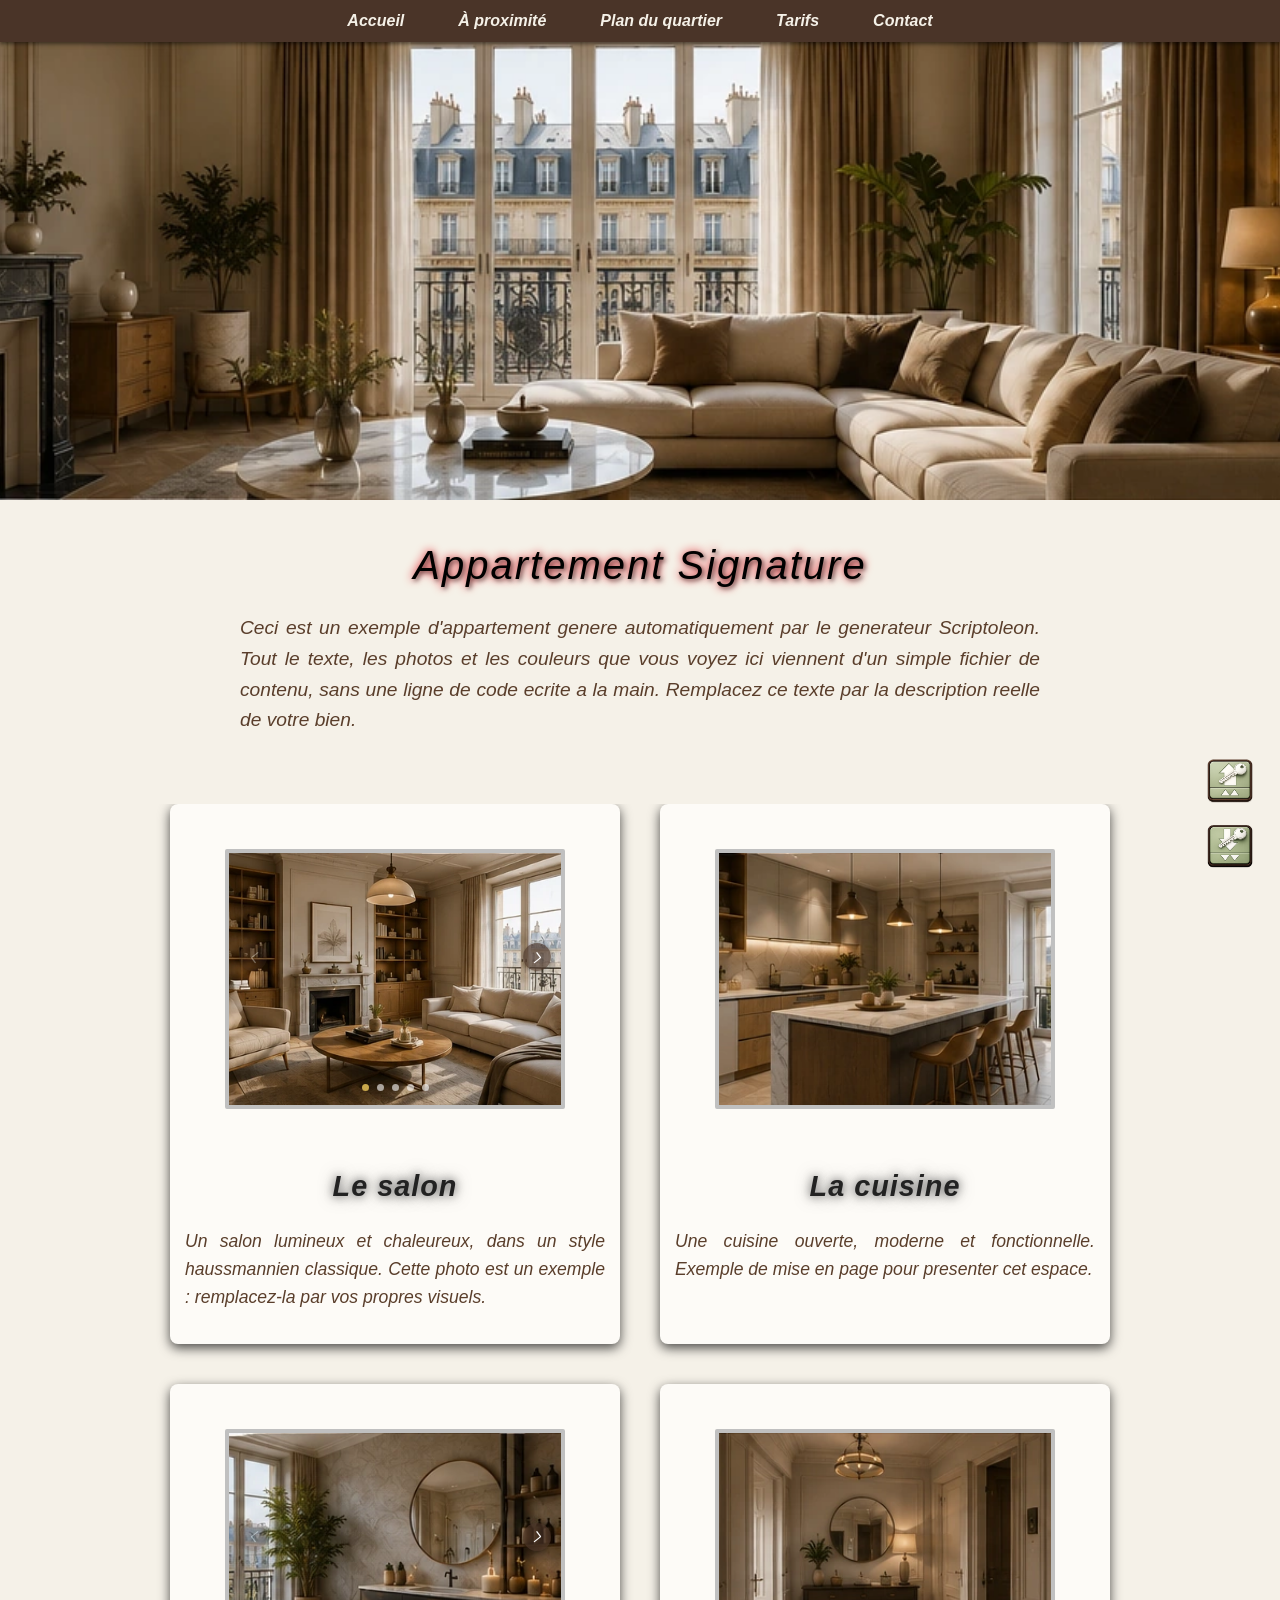
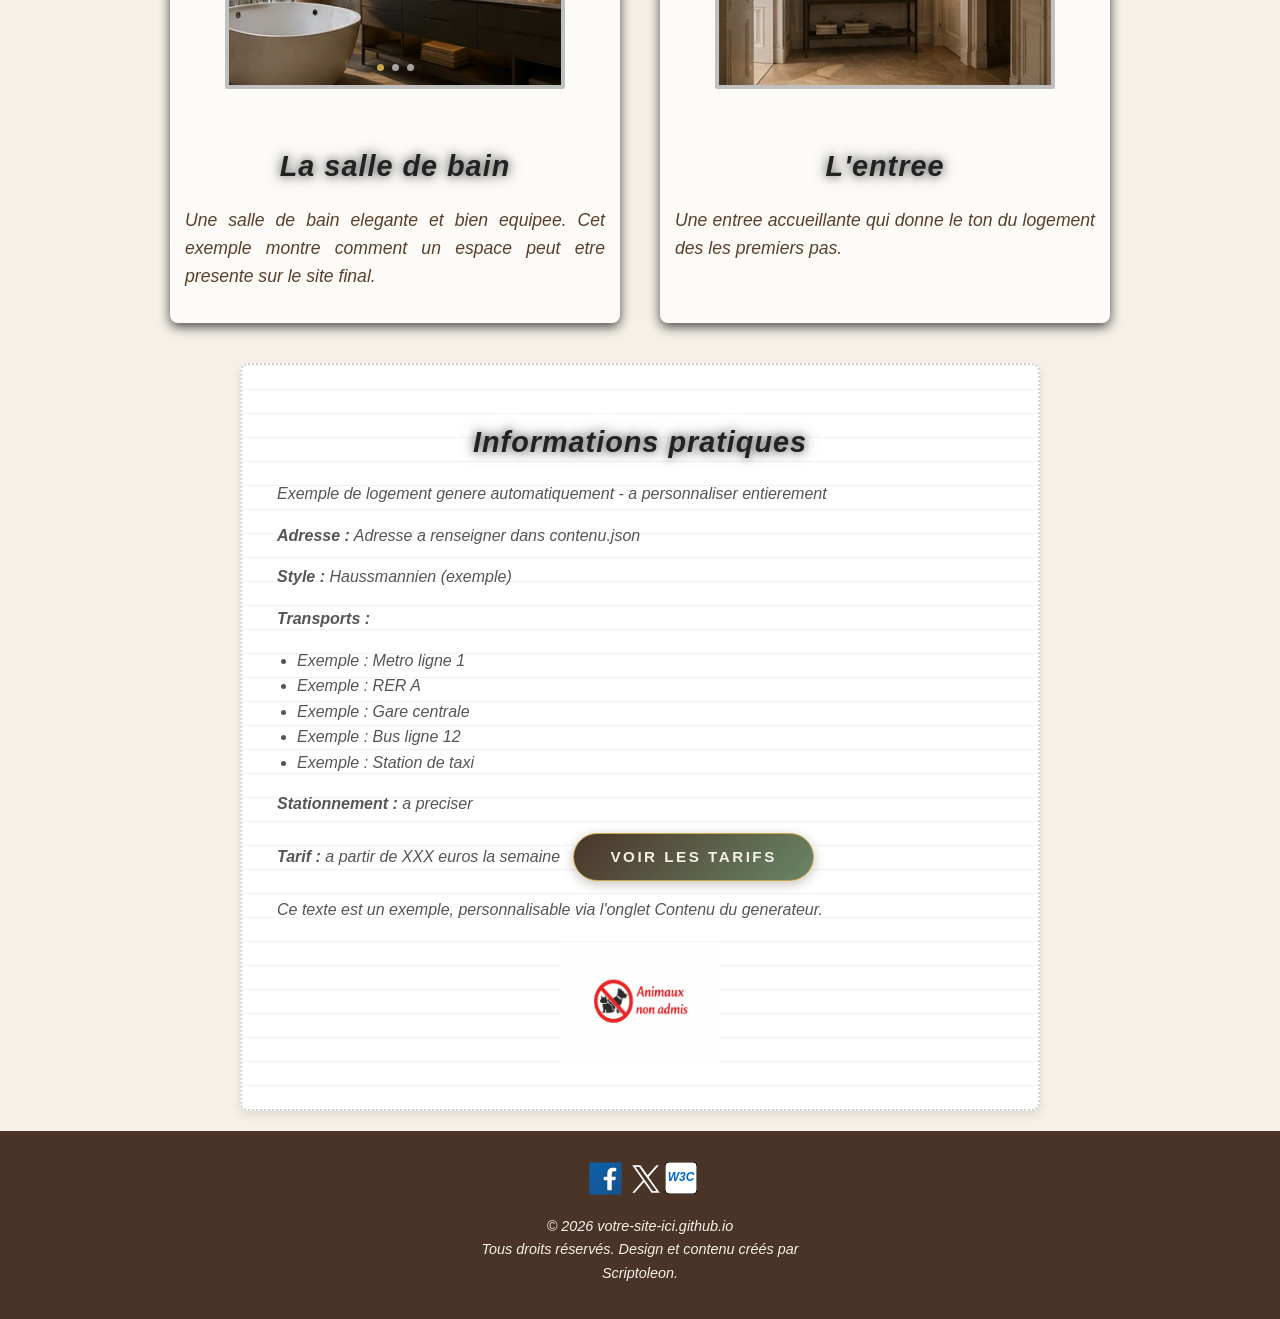
==== index.html @ f09b014e "premier uploaded premier uploaded" ====
<!DOCTYPE html>
<html lang="fr">
<head>
    <meta charset="UTF-8">
    <meta name="viewport" content="width=device-width, initial-scale=1.0">
    <title>Appartement Signature | Un exemple de site cree avec Scriptoleon</title>

    <!-- Métadonnées -->
    <meta name="description" content="Appartement Signature — Ceci est un site de demonstration genere automatiquement par Scriptoleon, a partir d'un simple fichier de contenu.">
    <meta name="keywords" content="location appartement, studio Paris, Scriptoleon, demonstration">
    <meta name="author" content="Appartement Signature">
    <meta name="language" content="fr">
    <meta name="theme-color" content="#4A3428">
    <meta name="robots" content="index, follow">

    <!-- Open Graph / Facebook -->
    <meta property="og:title" content="Appartement Signature — Un exemple de site cree avec Scriptoleon">
    <meta property="og:description" content="Ceci est un site de demonstration genere automatiquement par Scriptoleon, a partir d'un simple fichier de contenu.">
    <meta property="og:type" content="website">
    <meta property="og:url" content="https://votre-site-ici.github.io/index.html">
    <meta property="og:image" content="https://votre-site-ici.github.io/images/og-image.png">
    <meta property="og:image:secure_url" content="https://votre-site-ici.github.io/images/og-image.png">
    <meta property="og:locale" content="fr_FR">

    <!-- Twitter Card -->
    <meta name="twitter:card" content="summary_large_image">
    <meta name="twitter:title" content="Appartement Signature — Un exemple de site cree avec Scriptoleon">
    <meta name="twitter:description" content="Ceci est un site de demonstration genere automatiquement par Scriptoleon, a partir d'un simple fichier de contenu.">
    <meta name="twitter:image" content="https://votre-site-ici.github.io/images/og-image.png">

    <!-- Favicon -->
    <link rel="icon" href="favicon.ico" type="image/x-icon">

    <!-- Feuille de styles -->
    <link rel="stylesheet" href="styles.css?v=131">

    <!-- Swiper CSS -->
    <link rel="stylesheet" href="https://cdn.jsdelivr.net/npm/swiper@9/swiper-bundle.min.css">

    <style>
        /* ============================================================
           MINI CARROUSEL PAR CARTE — styles spécifiques index.html
           ============================================================ */

        /* Chaque carte contient un swiper à la place de l'image fixe */
        .card-swiper {
            width: 100%;
            max-width: 340px;
            border: 4px solid silver;
            border-radius: 2px;
            overflow: hidden;
            position: relative;
            /* Hauteur fixe identique pour toutes les cartes */
            height: 260px;
        }

        /* Les slides du mini swiper */
        .card-swiper .swiper-slide {
            padding: 0;
            background: #e8e0d5;
            border-radius: 0;
            box-shadow: none;
            height: 260px;
            display: flex;
            align-items: stretch;
            justify-content: center;
        }

        /* Image réelle dans le mini swiper */
        .card-swiper .swiper-slide img {
            width: 100%;
            height: 100%;
            object-fit: cover;
            object-position: center;
            background-color: #e8e0d5;
            margin: 0;
            border-radius: 0;
            cursor: zoom-in;
        }

        /* Placeholder quand la photo n'existe pas encore */
        .card-swiper .slide-placeholder {
            width: 100%;
            height: 260px;
            display: flex;
            flex-direction: column;
            align-items: center;
            justify-content: center;
            background: linear-gradient(135deg, #e8e0d5 0%, #d5c9bc 100%);
            color: #8a6a55;
            gap: 0.5rem;
            font-family: 'Merriweather', Georgia, serif;
            font-style: italic;
            font-size: 0.82rem;
            text-align: center;
            padding: 1rem;
            box-sizing: border-box;
        }

        .card-swiper .slide-placeholder svg {
            opacity: 0.35;
            width: 48px;
            height: 48px;
        }

        /* Flèches mini swiper — petites et discrètes */
        .card-swiper .swiper-button-next,
        .card-swiper .swiper-button-prev {
            color: var(--couleur-blanc) !important;
            background: rgba(var(--couleur-principale-rgb), 0.65);
            width: 28px !important;
            height: 28px !important;
            border-radius: 50%;
            box-shadow: 0 1px 4px rgba(0,0,0,0.3);
            top: 50%;
            transform: translateY(-50%);
        }

        .card-swiper .swiper-button-next::after,
        .card-swiper .swiper-button-prev::after {
            font-size: 11px !important;
            font-weight: bold;
        }

        /* Points de pagination mini */
        .card-swiper .swiper-pagination {
            bottom: 6px;
        }

        .card-swiper .swiper-pagination-bullet {
            background: var(--couleur-blanc);
            opacity: 0.6;
            width: 7px;
            height: 7px;
        }

        .card-swiper .swiper-pagination-bullet-active {
            opacity: 1;
            background: var(--couleur-accent);
        }

        /* Responsive mobile — hauteur réduite */
        @media (max-width: 768px) {
            .card-swiper,
            .card-swiper .swiper-slide,
            .card-swiper .swiper-slide img,
            .card-swiper .slide-placeholder {
                height: 200px;
                max-height: 200px;
            }
        }
    </style>
</head>
<body>
    <header>
        <!-- Bandeau fixe en haut -->
        <div class="bandeau">
            <!-- Menu burger -->
            <div class="burger-menu" id="burger" aria-label="Menu" role="button" tabindex="0">
                <div class="bar"></div>
                <div class="bar"></div>
                <div class="bar"></div>
            </div>

            <!-- Menu déroulant -->
            <nav>
                <div class="menu-drawer" id="menuDrawer" aria-hidden="true">
                    <!-- Croix de fermeture -->
                    <div class="close-cross" id="closeCross" aria-label="Fermer le menu" role="button" tabindex="0">
                        <img src="images/croix.png" alt="Fermer" class="croix-image">
                    </div>
                    <!-- Menu principal -->
                    <ul class="menu">
                        <li><a href="index.html">Accueil</a></li>
                        <li>
                              <a href="proximite.html">À proximité</a>
                              <ul class="submenu">
                                     <li><a href="proximite.html?slide=0">Le moulin rouge</a></li>
                                     <li><a href="proximite.html?slide=1">Le palais Garnier</a></li>
                                     <li><a href="proximite.html?slide=2">Eglise de la Ste Trinité</a></li>
                                     <li><a href="proximite.html?slide=3">Musée du parfum Fragonard</a></li>
                                     <li><a href="proximite.html?slide=4">Galerie Lafayette</a></li>
                                     <li><a href="proximite.html?slide=5">La maison Bélanger</a></li>
                                     <li><a href="proximite.html?slide=6">L'hotel Drouot</a></li>
                                     <li><a href="proximite.html?slide=7">Le paradox museum Paris</a></li>
                                     <li><a href="proximite.html?slide=8">Passage couvert de Paris</a></li>
                                     <li><a href="proximite.html?slide=9">Place Edouard VII</a></li>
                                     <li><a href="proximite.html?slide=10">Grand rex</a></li>
                                     <li><a href="proximite.html?slide=11">Montmartre</a></li>
                                     <li><a href="proximite.html?slide=12">Musée Grévin</a></li>
                                </ul>
                        </li>
                        <li><a href="plan_du_quartier.html">Plan du quartier</a></li>
                        <li><a href="tarifs.html">Tarifs</a></li>
                        <li><a href="contact.html">Contact</a></li>
                    </ul>
                </div>
            </nav>
        </div>
    </header>

    <!-- Introduction -->
    <section class="intro">
        <img src="images/bandeau.webp" class="full-screen" alt="Vue de Paris, studio Horizons Paris">
        <h1>Appartement Signature</h1>
        <p>Ceci est un exemple d'appartement genere automatiquement par le generateur Scriptoleon. Tout le texte, les photos et les couleurs que vous voyez ici viennent d'un simple fichier de contenu, sans une ligne de code ecrite a la main. Remplacez ce texte par la description reelle de votre bien.</p>
    </section>

    <!-- Contenu principal -->
    <div class="content">
        <!-- Section cartes -->
        <section class="livres-alignees">

            <!-- ══════════════════════════════
                 CARTE 1 — Le salon
                 ══════════════════════════════ -->
            <div class="card" id="livre1">
                <div class="card-swiper swiper" id="swiper-salon">
                    <div class="swiper-wrapper">

                        <div class="swiper-slide">
                            <img src="images/salon.webp"
                                 alt="Le salon"
                                 class="lb-trigger"
                                 data-src="images/salon.webp"
                                 data-caption="Le salon">
                        </div>

                        <div class="swiper-slide">
                            <img src="images/salon_2.webp"
                                 alt="Le salon"
                                 class="lb-trigger"
                                 data-src="images/salon_2.webp"
                                 data-caption="Le salon">
                        </div>

                        <div class="swiper-slide">
                            <img src="images/salon_3.webp"
                                 alt="Le salon"
                                 class="lb-trigger"
                                 data-src="images/salon_3.webp"
                                 data-caption="Le salon">
                        </div>

                        <div class="swiper-slide">
                            <img src="images/salon_4.webp"
                                 alt="Le salon"
                                 class="lb-trigger"
                                 data-src="images/salon_4.webp"
                                 data-caption="Le salon">
                        </div>

                        <div class="swiper-slide">
                            <img src="images/salon_5.webp"
                                 alt="Le salon"
                                 class="lb-trigger"
                                 data-src="images/salon_5.webp"
                                 data-caption="Le salon">
                        </div>

                    </div>
                    <div class="swiper-button-prev"></div>
                    <div class="swiper-button-next"></div>
                    <div class="swiper-pagination"></div>
                </div>

                <div class="description">
                    <h2>Le salon</h2>
                    <p>Un salon lumineux et chaleureux, dans un style haussmannien classique. Cette photo est un exemple : remplacez-la par vos propres visuels.</p>
                </div>
            </div>

            <!-- ══════════════════════════════
                 CARTE 2 — Le coin cuisine
                 ══════════════════════════════ -->
            <div class="card" id="livre2">
                <div class="card-swiper swiper" id="swiper-cuisine">
                    <div class="swiper-wrapper">

                        <div class="swiper-slide">
                            <img src="images/coin_cuisine.webp"
                                 alt="Le coin cuisine"
                                 class="lb-trigger"
                                 data-src="images/coin_cuisine.webp"
                                 data-caption="Le coin cuisine">
                        </div>

                    </div>
                </div>

                <div class="description">
                    <h2>La cuisine</h2>
                    <p>Une cuisine ouverte, moderne et fonctionnelle. Exemple de mise en page pour presenter cet espace.</p>
                </div>
            </div>

            <!-- ══════════════════════════════
                 CARTE 3 — La salle de bain
                 ══════════════════════════════ -->
            <div class="card" id="livre3">
                <div class="card-swiper swiper" id="swiper-sdb">
                    <div class="swiper-wrapper">

                        <div class="swiper-slide">
                            <img src="images/sdb.webp"
                                 alt="La salle de bain"
                                 class="lb-trigger"
                                 data-src="images/sdb.webp"
                                 data-caption="La salle de bain">
                        </div>

                        <div class="swiper-slide">
                            <img src="images/sdb_2.webp"
                                 alt="La salle de bain"
                                 class="lb-trigger"
                                 data-src="images/sdb_2.webp"
                                 data-caption="La salle de bain">
                        </div>

                        <div class="swiper-slide">
                            <img src="images/sdb_3.webp"
                                 alt="La salle de bain"
                                 class="lb-trigger"
                                 data-src="images/sdb_3.webp"
                                 data-caption="La salle de bain">
                        </div>

                    </div>
                    <div class="swiper-button-prev"></div>
                    <div class="swiper-button-next"></div>
                    <div class="swiper-pagination"></div>
                </div>

                <div class="description">
                    <h2>La salle de bain</h2>
                    <p>Une salle de bain elegante et bien equipee. Cet exemple montre comment un espace peut etre presente sur le site final.</p>
                </div>
            </div>

            <!-- ══════════════════════════════
                 CARTE 4 — L'entrée
                 ══════════════════════════════ -->
            <div class="card" id="livre4">
                <div class="card-swiper swiper" id="swiper-entree">
                    <div class="swiper-wrapper">

                        <div class="swiper-slide">
                            <img src="images/entree.webp"
                                 alt="L'entrée"
                                 class="lb-trigger"
                                 data-src="images/entree.webp"
                                 data-caption="L'entrée">
                        </div>

                    </div>
                </div>

                <div class="description">
                    <h2>L'entree</h2>
                    <p>Une entree accueillante qui donne le ton du logement des les premiers pas.</p>
                </div>
            </div>

        </section>

        <!-- Carte : informations du studio -->
        <div class="info-card">
            <h2>Informations pratiques</h2>
            <p>Exemple de logement genere automatiquement - a personnaliser entierement</p>
            <p><strong>Adresse :</strong> Adresse a renseigner dans contenu.json</p>
            <p><strong>Style :</strong> Haussmannien (exemple)</p>
            <p><strong>Transports :</strong></p>
            <ul>
                <li>Exemple : Metro ligne 1</li>
                <li>Exemple : RER A</li>
                <li>Exemple : Gare centrale</li>
                <li>Exemple : Bus ligne 12</li>
                <li>Exemple : Station de taxi</li>
            </ul>
            <p><strong>Stationnement :</strong> a preciser</p>
            <p><strong>Tarif :</strong> a partir de XXX euros la semaine &nbsp;&nbsp;<a href="tarifs.html" class="btn-reserver">Voir les tarifs</a></p>
			<p>Ce texte est un exemple, personnalisable via l'onglet Contenu du generateur.</p>

            <!-- Animaux non admis -->
            <p class="no-pets">
                <img src="images/animaux.webp" alt="Animaux non admis">
            </p>
        </div>

        <!-- Boutons défilement -->
        <div id="scrollButtons">
            <button id="scrollTop" class="scroll-btn">
                <img src="images/haut.png" alt="Haut">
            </button>
            <button id="scrollBottom" class="scroll-btn">
                <img src="images/bas.png" alt="Bas">
            </button>
        </div>
    </div>

    <!-- Pied de page -->
    <footer id="footer">
        <div class="social-buttons">
            <!-- Facebook -->
            <a class="social-btn facebook" href="https://www.facebook.com/sharer/sharer.php?u=https%3A%2F%2Fvotre-site-ici.github.io%2F" target="_blank" rel="noopener noreferrer" aria-label="Partager sur Facebook">
                <svg xmlns="http://www.w3.org/2000/svg" width="43" height="43" viewBox="0 0 48 48" aria-hidden="true">
                    <linearGradient id="grad" x1="6.228" x2="42.077" y1="4.896" y2="43.432" gradientUnits="userSpaceOnUse">
                        <stop offset="0" stop-color="#0d61a9"></stop>
                        <stop offset="1" stop-color="#16528c"></stop>
                    </linearGradient>
                    <path fill="url(#grad)" d="M42,40c0,1.105-0.895,2-2,2H8c-1.105,0-2-0.895-2-2V8c0-1.105,0.895-2,2-2h32c1.105,0,2,0.895,2,2V40z"></path>
                    <path d="M25,38V27h-4v-6h4v-2.138c0-5.042,2.666-7.818,7.505-7.818c1.995,0,3.077,0.14,3.598,0.208l0.858,0.111L37,12.224L37,17h-3.635C32.237,17,32,18.378,32,19.535V21h4.723l-0.928,6H32v11H25z" opacity=".05"></path>
                    <path d="M25.5,37.5v-11h-4v-5h4v-2.638c0-4.788,2.422-7.318,7.005-7.318c1.971,0,3.03,0.138,3.54,0.204l0.436,0.057l0.02,0.442V16.5h-3.135c-1.623,0-1.865,1.901-1.865,3.035V21.5h4.64l-0.773,5H31.5v11H25.5z" opacity=".07"></path>
                    <path fill="var(--couleur-blanc)" d="M33.365,16H36v-3.754c-0.492-0.064-1.531-0.203-3.495-0.203c-4.101,0-6.505,2.08-6.505,6.819V22h-4v4h4v11h5V26h3.938l0.618-4H31v-2.465C31,17.661,31.612,16,33.365,16z"></path>
                </svg>
            </a>
            <!-- X-Twitter -->
            <a class="social-btn x" href="https://twitter.com/intent/tweet?text=Decouvrez%20ce%20site%20cree%20automatiquement%20avec%20Scriptoleon" target="_blank" rel="noopener noreferrer" aria-label="Partager sur Twitter">
                <svg xmlns="http://www.w3.org/2000/svg" width="30" height="30" viewBox="0 0 24 24" fill="var(--couleur-blanc)">
                    <path d="M14.095479,10.316482L22.286354,1h-1.940718l-7.115352,8.087682L7.551414,1H1l8.589488,12.231093L1,23h1.940717l7.509372-8.542861L16.448587,23H23L14.095479,10.316482z M11.436522,13.338465l-0.871624-1.218704l-6.924311-9.68815h2.981339l5.58978,7.82155l0.867949,1.218704l7.26506,10.166271h-2.981339L11.436522,13.338465z"/>
                </svg>
            </a>
            <!-- W3C -->
            <a class="social-btn validation" href="https://validator.w3.org/nu/?doc=https%3A%2F%2Fvotre-site-ici.github.io%2F" target="_blank" rel="noopener noreferrer" aria-label="Valider le site W3C">
                <svg xmlns="http://www.w3.org/2000/svg" viewBox="0 0 64 64" width="32" height="32">
                    <rect width="64" height="64" fill="var(--couleur-blanc)" rx="8" ry="8" stroke="#000" stroke-width="2"/>
                    <text x="50%" y="50%" font-family="Arial, sans-serif" font-size="24" fill="#0066CC" dominant-baseline="middle" text-anchor="middle" font-weight="bold">W3C</text>
                </svg>
            </a>
        </div>
        <p>
            &copy; 2026 votre-site-ici.github.io<br>
            Tous droits réservés. Design et contenu créés par<br>
            <i>Scriptoleon.</i>
        </p>
    </footer>

    <!-- Scripts défilement -->
    <script>
        document.getElementById('scrollTop').addEventListener('click', () => {
            window.scrollTo({ top: 0, behavior: 'auto' });
        });
        document.getElementById('scrollBottom').addEventListener('click', () => {
            window.scrollTo({ top: document.body.scrollHeight, behavior: 'auto' });
        });
    </script>

    <!-- Scripts menu burger -->
    <script>
        document.addEventListener('DOMContentLoaded', () => {
            const burger = document.getElementById('burger');
            const menuDrawer = document.getElementById('menuDrawer');
            const closeCross = document.getElementById('closeCross');

            burger.addEventListener('click', () => {
                const isActive = menuDrawer.classList.toggle('active');
                menuDrawer.setAttribute('aria-hidden', String(!isActive));
            });

            closeCross.addEventListener('click', () => {
                closeCross.classList.add('rotating');
                closeCross.addEventListener('animationend', () => {
                    closeCross.classList.remove('rotating');
                    menuDrawer.classList.remove('active');
                    menuDrawer.setAttribute('aria-hidden', 'true');
                }, { once: true });
            });

            document.addEventListener('click', (e) => {
                if (!menuDrawer.contains(e.target) && !burger.contains(e.target)) {
                    menuDrawer.classList.remove('active');
                    menuDrawer.setAttribute('aria-hidden', 'true');
                }
            });
        });
    </script>

    <!-- Swiper JS -->
    <script src="https://cdn.jsdelivr.net/npm/swiper@9/swiper-bundle.min.js"></script>

    <!-- Initialisation des mini swipers — ciblage individuel pour éviter les conflits -->
    <script>
        document.addEventListener('DOMContentLoaded', () => {

            function initSwiper(id) {
                const el = document.querySelector(id);
                if (!el) return;
                new Swiper(id, {
                    loop: false,
                    navigation: {
                        nextEl: el.querySelector('.swiper-button-next'),
                        prevEl: el.querySelector('.swiper-button-prev'),
                    },
                    pagination: {
                        el: el.querySelector('.swiper-pagination'),
                        clickable: true,
                    },
                    spaceBetween: 0,
                });
            }

            initSwiper('#swiper-salon');
            initSwiper('#swiper-cuisine');
            initSwiper('#swiper-sdb');
            initSwiper('#swiper-entree');
        });
    </script>

    <!-- ══════════════════════════════════════════════
         LIGHTBOX
         ══════════════════════════════════════════════ -->
    <div id="lightbox" role="dialog" aria-modal="true" aria-label="Photo agrandie">
        <button id="lb-close" aria-label="Fermer">&#x2715;</button>
        <button class="lb-nav" id="lb-prev" aria-label="Photo précédente">&#8249;</button>
        <img id="lb-img" src="images/bandeau.webp" alt="Photo agrandie du studio">
        <button class="lb-nav" id="lb-next" aria-label="Photo suivante">&#8250;</button>
        <div id="lb-caption"></div>
    </div>

    <script>
    (function () {
        const lb        = document.getElementById('lightbox');
        const lbImg     = document.getElementById('lb-img');
        const lbCaption = document.getElementById('lb-caption');
        const lbClose   = document.getElementById('lb-close');
        const lbPrev    = document.getElementById('lb-prev');
        const lbNext    = document.getElementById('lb-next');

        let triggers = [];
        let current  = 0;

        function open(index) {
            current = index;
            const t = triggers[current];
            lbImg.src             = t.dataset.src || t.src;
            lbImg.alt             = t.alt || '';
            lbCaption.textContent = t.dataset.caption || '';
            lb.classList.add('lb-open');
            document.body.style.overflow = 'hidden';
            lbClose.focus();
        }

        function close() {
            lb.classList.remove('lb-open');
            document.body.style.overflow = '';
            lbImg.src = '';
        }

        function prev() { open((current - 1 + triggers.length) % triggers.length); }
        function next() { open((current + 1) % triggers.length); }

        document.addEventListener('click', (e) => {
            const el = e.target.closest('.lb-trigger');
            if (!el) return;
            const card = el.closest('.card');
            triggers = card
                ? Array.from(card.querySelectorAll('.lb-trigger'))
                : Array.from(document.querySelectorAll('.lb-trigger'));
            open(triggers.indexOf(el));
        });

        lbClose.addEventListener('click', close);
        lb.addEventListener('click', (e) => { if (e.target === lb) close(); });
        lbPrev.addEventListener('click', (e) => { e.stopPropagation(); prev(); });
        lbNext.addEventListener('click', (e) => { e.stopPropagation(); next(); });

        document.addEventListener('keydown', (e) => {
            if (!lb.classList.contains('lb-open')) return;
            if (e.key === 'Escape')    close();
            if (e.key === 'ArrowLeft') prev();
            if (e.key === 'ArrowRight') next();
        });

        let touchStartX = 0;
        lb.addEventListener('touchstart', (e) => { touchStartX = e.touches[0].clientX; }, { passive: true });
        lb.addEventListener('touchend', (e) => {
            const delta = e.changedTouches[0].clientX - touchStartX;
            if (Math.abs(delta) > 50) delta < 0 ? next() : prev();
        });
    })();
    </script>

    <!-- Script submenu tactile mobile -->
    <script>
        document.addEventListener("DOMContentLoaded", () => {
            const items = document.querySelectorAll("ul.menu > li");
            items.forEach(li => {
                const submenu = li.querySelector("ul.submenu");
                const link = li.querySelector(":scope > a");
                if (!submenu || !link) return;

                link.addEventListener("click", (e) => {
                    if (window.matchMedia("(hover: hover)").matches) return;
                    if (!li.classList.contains("submenu-open")) {
                        e.preventDefault();
                        document.querySelectorAll("ul.menu > li.submenu-open").forEach(el => {
                            if (el !== li) el.classList.remove("submenu-open");
                        });
                        li.classList.add("submenu-open");
                    }
                });

                document.addEventListener("click", (e) => {
                    if (!li.contains(e.target)) {
                        li.classList.remove("submenu-open");
                    }
                });
            });
        });
    </script>

</body>
</html>
---- styles.css ----
/* ============================================================
   HORIZONS PARIS — Feuille de styles principale
   Auteur : Scriptoleon
   ============================================================ */


/* ============================================================
   VARIABLES DE COULEURS — palette du site
   ============================================================
   Le générateur Scriptoleon changera uniquement ces valeurs
   pour appliquer une nouvelle palette à tout le site.
   ============================================================ */
:root {
    --couleur-principale: #4A3428;
    --couleur-principale-rgb: 74, 52, 40;
    --couleur-texte: #5A3E2B;
    --couleur-fond: #F5F1E8;
    --couleur-fond-clair: #FDFBF7;
    --couleur-accent: #C9A84C;
    --couleur-alerte: #E50914;
    --couleur-blanc: #ffffff;
}


/* ============================================================
   POLICES PERSONNALISÉES
   ============================================================ */

/* Police principale du site (choisie par la cliente) */
@font-face {
    font-family: 'Merriweather';
    src: url('fonts/Merriweather-VariableFont_opsz,wdth,wght.ttf') format('truetype');
    font-weight: 300 800;
    font-style: normal;
}

@font-face {
    font-family: 'Merriweather';
    src: url('fonts/Merriweather-Italic-VariableFont_opsz,wdth,wght.ttf') format('truetype');
    font-weight: 300 800;
    font-style: italic;
}

/* Police scripte utilisée sur la page Contact */
@font-face {
    font-family: 'FairWaterScript';
    src: url('fonts/FairWaterScript.ttf') format('truetype');
    font-weight: normal;
    font-style: normal;
}


/* ============================================================
   RESET & BASE
   ============================================================ */

/* Empêche le scroll horizontal sur tout le document */
html {
    overflow-x: hidden;
    max-width: 100%;
}

/* Applique box-sizing à tous les éléments :
   padding et border sont inclus dans la largeur déclarée */
* {
    box-sizing: border-box;
}

/* Structure générale de la page */
body {
    position: relative;           /* Référence de positionnement pour les enfants absolus */
    z-index: auto;                /* Z-index géré automatiquement */
    font-family: 'Merriweather', 'Helvetica Neue', Helvetica, Arial, sans-serif !important;
    font-weight: 300 !important;  /* Variante light de Merriweather */
    font-style: italic !important;
    background-color: var(--couleur-fond);    /* Beige très clair */
    color: var(--couleur-texte);               /* Brun — couleur de texte par défaut */
    line-height: 1.6;             /* Hauteur de ligne pour confort de lecture */
    margin: 0;
    padding: 0;
    display: flex;                /* Flexbox colonne pour coller le footer en bas */
    flex-direction: column;
    min-height: 100vh;            /* Au moins toute la hauteur de l'écran */
    overflow-x: hidden;           /* Empêche le débordement horizontal */
    max-width: 100%;
    width: 100%;
}

/* Liens globaux sans soulignement */
a {
    text-decoration: none;
    color: #4B3832; /* Marron foncé */
}


/* ============================================================
   EN-TÊTE (HEADER) & NAVIGATION
   ============================================================ */

/* Bandeau fixe en haut — reste visible au scroll */
header {
    position: fixed;
    top: 0;
    width: 100%;
    background-color: var(--couleur-principale);    /* Chocolat foncé */
    box-shadow: 0 2px 4px rgba(0,0,0,0.5); /* Ombre portée pour le relief */
    z-index: 1000;                /* Au-dessus du contenu principal */
    padding: 0.5rem 1rem;
    display: flex;
    align-items: center;          /* Centrage vertical du contenu */
    transition: background-color 0.5s ease, box-shadow 0.5s ease;
}

/* Conteneur de navigation */
nav {
    display: flex;
    justify-content: center;
    align-items: center;
    width: 100%;
}

/* Liste du menu principal (ul) */
ul.menu {
    list-style: none;
    display: flex;                /* Éléments en ligne */
    margin: 0;
    padding: 0;
    transition: all 0.3s ease;
}

/* Chaque item du menu (li) */
ul.menu li {
    position: relative;           /* Permet le positionnement absolu du sous-menu enfant */
    margin: 0 15px;
    transition: transform 0.3s ease, background-color 0.3s ease;
}

/* Liens du menu */
ul.menu li a {
    text-decoration: none;
    color: var(--couleur-fond);               /* Beige clair sur fond chocolat */
    font-weight: bold;
    padding: 8px 12px;
    transition: background 0.3s, color 0.3s, transform 0.3s;
}

/* Survol des liens du menu */
ul.menu li a:hover {
    background-color: rgba(90, 120, 85, 0.6); /* Vert sauge */
    border-radius: 4px;
    color: var(--couleur-blanc);
    transform: scale(1.05);       /* Légère mise à l'échelle */
}

/* Menu drawer — z-index élevé pour passer au-dessus de tout */
.menu-drawer {
    z-index: 2000 !important;
}

/* Sous-menu déroulant — caché par défaut */
ul.menu li ul.submenu {
    display: none;
    position: absolute;           /* Se positionne par rapport au li parent */
    top: 30px;                    /* Juste en dessous du lien parent */
    left: 0;
    background-color: var(--couleur-principale);    /* Même couleur que le header */
    box-shadow: 0 2px 8px rgba(0,0,0,0.5);
    list-style: none;
    padding: 0;
    margin: 0;
    width: 140px;                 /* Largeur initiale avant animation */
    border-radius: 4px;
    z-index: 2001 !important;     /* Au-dessus du menu principal */
    transition: width 0.3s ease, opacity 0.3s ease;
    opacity: 0;                   /* Invisible au départ */
    transform: translateY(-10px); /* Légèrement décalé vers le haut au départ */
}

/* Affichage animé du sous-menu au survol */
ul.menu li:hover ul.submenu {
    display: block;
    width: 200px;                 /* S'agrandit à l'ouverture */
    opacity: 1;
    transform: translateY(0);     /* Glisse vers sa position finale */
    transition: width 0.3s ease, opacity 0.3s ease, transform 0.3s ease;
}

/* Items du sous-menu */
ul.submenu li {
    width: 100%;
    transition: background-color 0.3s ease;
}

/* Liens dans le sous-menu */
ul.submenu li a {
    padding: 4px 8px;
    max-width: 180px;
    display: inline-block;
    color: var(--couleur-blanc);
    transition: background-color 0.3s ease, transform 0.3s ease;
}

/* Survol des liens du sous-menu */
ul.submenu li a:hover {
    background-color: rgba(90, 120, 85, 0.6); /* Vert sauge */
    color: var(--couleur-blanc);
    transform: translateX(5px);   /* Glisse légèrement vers la droite */
}

/* Bouton burger — masqué sur desktop, affiché sur mobile */
.burger-menu {
    width: 30px;
    height: 25px;
    cursor: pointer;
    display: none;                /* Caché par défaut sur desktop */
    flex-direction: column;
    justify-content: space-between;
    z-index: 1001;
    transition: all 0.3s ease;
}

/* Les trois barres du burger */
.burger-menu .bar {
    height: 3px;
    background-color: var(--couleur-blanc);
    border-radius: 2px;
    width: 100%;
    transition: all 0.3s ease;
}

/* Croix de fermeture du menu mobile */
.close-cross {
    position: absolute;
    top: 10px;
    right: 30px;
    cursor: pointer;
    width: 20px;
    height: 20px;
    display: flex;
    justify-content: center;
    align-items: center;
    z-index: 1003;
    transition: transform 0.3s ease;
}

/* Animation de rotation au clic sur la croix */
.close-cross.rotating {
    animation: rotateFast 0.5s linear forwards;
}

@keyframes rotateFast {
    from { transform: rotate(0deg); }
    to   { transform: rotate(360deg); }
}

/* Image de la croix */
.croix-image {
    width: 100%;
    height: auto;
    filter: brightness(1.2); /* Légèrement éclaircie pour la lisibilité */
}


/* ============================================================
   TITRES
   ============================================================ */

/* H1 — Grand titre de page, style rouge impactant */
h1 {
    font-family: 'Merriweather', cursive, Arial, sans-serif;
    font-size: 4em;
    color: var(--couleur-alerte);               /* Rouge vif */
    font-weight: 300;
    font-style: italic;
    letter-spacing: 2px;
    text-shadow:
        2px 2px 4px rgba(0, 0, 0, 0.5),
        0 0 10px var(--couleur-alerte);         /* Halo rouge */
    margin-bottom: 30px;
    text-align: center;
    transition: all 0.4s ease;
}

/* H1 au survol — halo plus prononcé */
h1:hover {
    text-shadow:
        4px 4px 8px rgba(0, 0, 0, 0.7),
        0 0 15px var(--couleur-alerte);
    transform: scale(1.05);
}

/* H2 — Sous-titre de section, style Merriweather */
h2 {
    font-family: 'Merriweather', cursive, Arial, sans-serif;
    font-size: 1.8em;
    color: #222222;
    text-shadow:
        0 0 8px rgba(85, 85, 85, 0.8),
        0 0 15px rgba(85, 85, 85, 0.6); /* Halo gris doux */
    margin-bottom: 15px;
    letter-spacing: 1px;
    text-align: center;
    transition: color 0.3s ease, text-shadow 0.3s ease;
}

/* H3 — Titre secondaire, police scripte FairWaterScript */
h3 {
    font-family: 'FairWaterScript', cursive, Arial, sans-serif;
    font-size: 1.8em;
    color: #222222;
    text-shadow:
        0 0 8px rgba(85, 85, 85, 0.8),
        0 0 15px rgba(85, 85, 85, 0.6);
    margin-bottom: 15px;
    letter-spacing: 1px;
    text-align: center;
    transition: color 0.3s ease, text-shadow 0.3s ease;
}

/* H4 — Titre tertiaire, même style que h3 mais plus petit */
h4 {
    font-family: 'Merriweather', cursive, Arial, sans-serif;
    font-size: 1.2em;
    color: #222222;
    text-shadow:
        0 0 8px rgba(85, 85, 85, 0.8),
        0 0 15px rgba(85, 85, 85, 0.6);
    margin-bottom: 15px;
    letter-spacing: 1px;
    transition: color 0.3s ease, text-shadow 0.3s ease;
}


/* ============================================================
   MISE EN PAGE PRINCIPALE
   ============================================================ */

/* Zone de contenu principal sous le header fixe */
.content {
    margin: 0 auto;
    margin-top: 60px;             /* Compense la hauteur du header fixe */
    flex: 1;                      /* Occupe tout l'espace restant avant le footer */
    display: flex;
    flex-direction: column;
    overflow-x: hidden;
    max-width: 100%;
    width: 100%;
    box-sizing: border-box;
}

/* Section d'introduction en haut de page */
.intro {
    width: 100%;
    box-sizing: border-box;
    margin-bottom: 0rem;
    padding-top: 0;               /* L'image commence directement sous le header */
    margin-top: 60px;             /* Compense la hauteur du header fixe */
}

/* H1 dans la section intro — taille réduite par rapport au h1 global */
.intro h1 {
    font-size: 2.5rem;
    margin-bottom: 1rem;
    color: black;
    text-align: center;
}

/* H3 et H4 dans intro — centrés */
.intro h3,
.intro h4 {
    text-align: center;
}

/* Paragraphe intro — largeur limitée pour confort de lecture */
.intro p {
    font-size: 1.2rem;
    max-width: 800px;
    margin: 0 auto 0.5rem;        /* Centré horizontalement, espace en bas */
    color: var(--couleur-texte);
    text-align: justify;
}

/* Image bandeau plein écran */
.full-screen {
    width: 100%;
    max-width: 100%;
    height: auto;
    max-height: 70vh;             /* Limitée à 70% de la hauteur écran par défaut */
    object-fit: cover;            /* Recadre l'image sans la déformer */
    object-position: center 35%; /* Cadrage vertical centré légèrement vers le haut */
    display: block;
    margin: 0;
}

/* Pied de page */
footer {
    width: 100%;
    background-color: var(--couleur-principale);    /* Chocolat foncé */
    padding: 20px 0;
    margin-top: auto;             /* Colle le footer en bas grâce au flex du body */
    text-align: center;
    font-size: 0.9rem;
    color: var(--couleur-fond);               /* Texte beige clair */
}


/* ============================================================
   CARTES (.card)
   ============================================================ */

/* Carte générique — conteneur d'image + texte */
.card {
    background-color: var(--couleur-fond-clair);    /* Crème très léger */
    border-radius: 8px;
    box-shadow: 0 4px 12px rgba(0,0,0,0.7); /* Ombre marquée pour le relief */
    display: flex;
    flex-direction: column;
    align-items: center;
    padding: 15px;
    transition: transform 0.3s, box-shadow 0.3s, background-color 0.3s;
    max-width: 450px;
    width: 100%;
    box-sizing: border-box;
    margin-bottom: 20px;
    margin-left: 0;
    margin-right: 0;
}

/* Carte au survol — légère remontée */
.card:hover {
    transform: translateY(-4px);
    box-shadow: 0 8px 20px rgba(var(--couleur-principale-rgb), 0.15);
    background-color: var(--couleur-blanc);
}

/* Image dans la carte (classe .cover) */
.cover {
    width: 100%;
    height: auto;
    border-radius: 4px;
    margin-bottom: 15px;
    box-shadow: 0 2px 6px rgba(0,0,0,0.5);
}

/* Bloc texte de la carte */
.description {
    text-align: justify;
}

/* Titre h3 dans le bloc description */
.description h3 {
    font-family: 'Anton', sans-serif; /* Police différente pour les titres des cartes */
    font-size: 1.4rem;
    margin-bottom: 1rem;
    color: var(--couleur-principale);
    text-align: center;
    text-shadow:
        2px 2px 3px rgba(var(--couleur-principale-rgb), 0.3), /* Ombre douce chocolat */
        0 0 8px rgba(110, 127, 106, 0.4);   /* Halo vert subtil */
    letter-spacing: 4px;
    font-weight: bold;
}

/* Paragraphe dans le bloc description */
.description p {
    font-size: 1.1rem;
    color: var(--couleur-texte);
}

/* Image avec bordure argentée (photos du studio) */
.image-argentee {
    border: 4px solid silver;
    width: 100%;
    max-width: 340px;
    height: 340px;        /* Remplace height: auto */
    object-fit: cover;    /* Ajout pour ne pas déformer */
    object-position: center;
    cursor: zoom-in;
}

/* Grille de cartes sur 2 colonnes */
.livres-alignees {
    display: grid;
    grid-template-columns: repeat(2, 1fr);
    gap: 20px;
    justify-items: center;
    margin: 0 auto;
    max-width: 1200px;
}


/* ============================================================
   CARTE INFORMATIONS PRATIQUES (.info-card)
   ============================================================ */

/* Bloc style bloc-note avec lignes horizontales en fond */
.info-card {
    width: 90%;
    max-width: 800px;
    margin: 20px auto;
    padding: 30px 35px;
    background-color: var(--couleur-blanc);
    border-radius: 8px;
    border-left: 6px solid #ff6347;   /* Bordure gauche orange */
    border: 2px dotted #d3d3d3;       /* Contour pointillé */
    box-shadow: 0 4px 10px rgba(0,0,0,0.1);
    background-image: linear-gradient(to bottom, rgba(0,0,0,0.05) 1px, transparent 1px);
    background-size: 100% 24px;       /* Lignes horizontales espacées de 24px */
    line-height: 1.6;
}

.info-card h3 {
    text-align: center;
    margin-top: 0;
    color: #333;
}

.info-card p,
.info-card li {
    color: #555;
}

.info-card ul {
    padding-left: 20px;
    margin-top: 0;
}

/* Conteneur du bouton réserver */
.tarif-reserver {
    text-align: center;
    margin: 18px 0 10px;
}

/* Bouton Réserver */
.btn-reserver {
    display: inline-block;
    padding: 11px 36px;
    font-family: 'Merriweather', Arial, sans-serif;
    font-size: 0.95rem;
    font-style: normal;
    font-weight: bold;
    letter-spacing: 2.5px;
    text-transform: uppercase;
    text-decoration: none;
    color: var(--couleur-fond);
    background: linear-gradient(135deg, var(--couleur-principale) 0%, rgba(90,120,85,0.9) 100%);
    border-radius: 30px;
    border: 1.5px solid var(--couleur-accent);
    box-shadow: 0 3px 12px rgba(var(--couleur-principale-rgb), 0.3);
    transition: transform 0.25s ease, box-shadow 0.25s ease;
}

.btn-reserver:hover {
    transform: translateY(-2px);
    box-shadow: 0 6px 20px rgba(var(--couleur-principale-rgb), 0.4), 0 0 12px rgba(201,168,76,0.35);
    color: var(--couleur-blanc);
}

.btn-reserver:active {
    transform: translateY(0);
}

/* Picto "animaux non admis" */
.no-pets {
    text-align: center;
    margin-top: 20px;
    color: #D32F2F; /* Rouge alerte */
}

.no-pets img {
    width: 160px;
    height: 120px;
    display: block;
    margin: 0 auto 5px auto; /* Centré avec espace sous l'image */
}

.no-pets p {
    margin: 0;
    font-weight: bold;
}


/* ============================================================
   BOUTONS
   ============================================================ */

/* Style global pour tous les boutons */
button {
    background-color: var(--couleur-principale);    /* Chocolat foncé */
    color: var(--couleur-blanc);
    padding: 14px;
    border: none;
    border-radius: 4px;
    font-size: 1em;
    cursor: pointer;
    transition: background-color 0.3s ease, transform 0.3s ease;
}

/* Survol des boutons génériques
   Exclut les boutons d'ascenseur et de lightbox qui ont leur propre style */
button:hover:not(.scroll-btn):not(.lb-nav):not(#lb-close) {
    background-color: rgba(142, 168, 137, 0.5); /* Vert sauge clair */
    transform: scale(1.05);
}

/* Conteneur des boutons d'ascenseur (haut/bas) — fixe en bas à droite */
#scrollButtons {
    background-color: transparent !important;
    position: fixed;
    right: 0;
    bottom: 20px;
    display: flex;
    flex-direction: column;
    gap: 0;
    z-index: 1000;
}

/* Bouton d'ascenseur individuel */
.scroll-btn {
    background-color: transparent !important;
    border: none;
    padding: 0;
    border-radius: 5px;
    cursor: pointer;
    display: flex;
    align-items: center;
    justify-content: center;
    transition: opacity 0.2s ease, transform 0.2s ease;
    will-change: transform; /* Isole l'élément sur un layer GPU pour éviter les saccades */
}

.scroll-btn:hover {
    background-color: transparent !important;
    transform: translateY(-2px); /* Légère remontée — plus fluide que scale() */
    opacity: 0.8;
}

.scroll-btn img {
    max-width: 100px;
    max-height: 100px;
    display: block;
}

/* Bouton du formulaire de contact */
.form-btn {
    background: rgba(90, 120, 85, 0.6); /* Vert sauge — cohérent avec le menu */
    color: var(--couleur-fond);
    border: none;
    padding: 0.85rem 2rem;
    border-radius: 6px;
    font-size: 1rem;
    font-family: inherit;
    font-style: normal;
    cursor: pointer;
    transition: background 0.2s, transform 0.2s, color 0.2s;
    align-self: center;
    min-width: 220px;
    letter-spacing: 1px;
}

.form-btn:hover {
    background: rgba(60, 90, 55, 0.85); /* Vert plus soutenu au hover */
    transform: translateY(-2px);
    color: #000000;
}

/* Lien réseaux sociaux — Facebook légèrement décalé vers le bas */
.social-btn.facebook {
    position: relative;
    top: 6px;
}


/* ============================================================
   SWIPER (CARROUSEL)
   ============================================================ */

/* Conteneur principal du swiper */
.swiper {
    width: 100%;
    max-width: 900px;
    margin: 30px auto;
    padding: 0 15px;
    box-sizing: border-box;
    overflow: hidden;
}

/* Wrapper interne des slides */
.swiper-wrapper {
    box-sizing: border-box;
}

/* Chaque slide individuelle */
.swiper-slide {
    display: flex;
    flex-direction: column;
    align-items: center;
    background-color: var(--couleur-blanc);
    border-radius: 8px;
    box-shadow: 0 4px 12px rgba(0,0,0,0.1);
    overflow: hidden;
    padding: 15px;
    box-sizing: border-box;
    width: 100%;
}

/* Image dans la slide */
.swiper-slide img {
    width: 100%;
    max-width: 100%;
    height: auto;
    max-height: 450px;
    object-fit: contain;          /* Affiche l'image entière sans recadrage */
    border-radius: 4px;
    margin-bottom: 15px;
    display: block;
}

/* Bloc texte sous l'image de la slide */
.texte-slide {
    width: 100%;
    padding: 0 10px;
    box-sizing: border-box;
    text-align: center;
}

.texte-slide h3 {
    font-size: 1.3rem;
    margin-bottom: 10px;
    color: var(--couleur-principale);
    word-wrap: break-word;        /* Coupe les mots trop longs sur mobile */
}

.texte-slide p {
    font-size: 0.95rem;
    line-height: 1.6;
    color: var(--couleur-texte);
    margin: 0;
    word-wrap: break-word;
}

/* Flèches de navigation du swiper */
.swiper-button-next,
.swiper-button-prev {
    color: var(--couleur-principale) !important;    /* Chocolat foncé */
    background-color: rgba(245, 241, 232, 0.9); /* Fond beige semi-transparent */
    width: 40px;
    height: 40px;
    border-radius: 50%;           /* Forme circulaire */
    box-shadow: 0 2px 8px rgba(0,0,0,0.2);
}

.swiper-button-next:after,
.swiper-button-prev:after {
    font-size: 20px;              /* Taille de l'icône flèche */
}

/* Points de pagination */
.swiper-pagination {
    bottom: 10px;
}

.swiper-pagination-bullet {
    background-color: var(--couleur-principale);
    opacity: 0.5;
}

.swiper-pagination-bullet-active {
    opacity: 1;
    background-color: #8EA889;    /* Vert sauge pour le point actif */
}

/* Crédit photo sous le swiper */
.photo-credit {
    font-size: 0.75em;
    color: #999;
    margin-top: 10px;
    margin-bottom: 30px !important;
    font-style: italic;
}

.photo-credit a {
    color: #999;
    text-decoration: none;
}

.photo-credit a:hover {
    text-decoration: underline;
}


/* ============================================================
   LIGHTBOX
   ============================================================ */

/* Overlay plein écran — caché par défaut */
#lightbox {
    display: none;
    position: fixed;
    inset: 0;                     /* Couvre tout l'écran (top/right/bottom/left: 0) */
    z-index: 9999;
    background: rgba(0, 0, 0, 0.88);
    backdrop-filter: blur(4px);   /* Flou de l'arrière-plan */
    align-items: center;
    justify-content: center;
    padding: 16px;
    box-sizing: border-box;
}

/* Classe ajoutée par JS pour afficher la lightbox */
#lightbox.lb-open {
    display: flex;
}

/* Image agrandie dans la lightbox */
#lightbox img {
    max-width: min(92vw, 900px);  /* Jamais plus large que 900px ou 92% de l'écran */
    max-height: 88vh;
    width: auto;
    height: auto;
    object-fit: contain;
    border-radius: 6px;
    box-shadow: 0 8px 40px rgba(0,0,0,0.6);
    animation: lb-in 0.22s ease;  /* Animation d'apparition */
    display: block;
}

/* Animation d'ouverture de la lightbox */
@keyframes lb-in {
    from { opacity: 0; transform: scale(0.93); }
    to   { opacity: 1; transform: scale(1); }
}

/* Légende affichée en bas de la lightbox */
#lb-caption {
    position: fixed;
    bottom: 18px;
    left: 50%;
    transform: translateX(-50%);  /* Centre horizontalement */
    color: #f0e6d3;
    font-family: Georgia, serif;
    font-size: 0.9rem;
    background: rgba(var(--couleur-principale-rgb), 0.75);
    padding: 5px 16px;
    border-radius: 20px;
    white-space: nowrap;          /* Empêche le retour à la ligne */
    pointer-events: none;         /* La légende ne bloque pas les clics */
}

/* Bouton de fermeture (×) */
#lb-close {
    position: fixed;
    top: 14px;
    right: 18px;
    background: rgba(var(--couleur-principale-rgb), 0.8);
    border: none;
    color: #f0e6d3;
    font-size: 1.6rem;
    line-height: 1;
    width: 40px;
    height: 40px;
    border-radius: 50%;
    cursor: pointer;
    display: flex;
    align-items: center;
    justify-content: center;
    transition: background 0.2s;
}

#lb-close:hover {
    background: var(--couleur-principale);
}

/* Boutons de navigation prev/next */
.lb-nav {
    position: fixed;
    top: 50%;
    transform: translateY(-50%);  /* Centré verticalement */
    background: rgba(var(--couleur-principale-rgb), 0.7);
    border: none;
    color: #f0e6d3;
    font-size: 1.8rem;
    width: 44px;
    height: 44px;
    border-radius: 50%;
    cursor: pointer;
    display: flex;
    align-items: center;
    justify-content: center;
    transition: background 0.2s;
}

.lb-nav:hover {
    background: var(--couleur-principale);
}

#lb-prev { left: 12px; }
#lb-next { right: 12px; }


/* ============================================================
   FORMULAIRE DE CONTACT
   ============================================================ */

/* Conteneur principal du formulaire */
.contact-container {
    max-width: 640px;
    margin: 100px auto 3rem;
    padding: 2rem 1.5rem;
    background: var(--couleur-fond-clair);
    border-radius: 12px;
    box-shadow: 0 6px 24px rgba(var(--couleur-principale-rgb), 0.15);
    border-top: 4px solid var(--couleur-principale); /* Barre décorative en haut */
}

/* Titre h1 dans le formulaire de contact */
.contact-container h1 {
    font-size: 1.8rem;
    color: var(--couleur-principale);
    text-align: center;
    margin-bottom: 0.5rem;
    letter-spacing: 2px;
}

/* Texte d'introduction du formulaire */
.contact-intro {
    text-align: center;
    font-size: 0.95rem;
    color: var(--couleur-texte);
    margin-bottom: 2rem;
    opacity: 0.85;
}

/* Formulaire en colonne */
.contact-form {
    display: flex;
    flex-direction: column;
    gap: 1.2rem;
}

/* Groupe label + champ */
.form-group {
    display: flex;
    flex-direction: column;
    gap: 0.4rem;
}

/* Groupe de dates sur deux colonnes côte à côte */
.form-group--dates {
    flex-direction: row;
    gap: 1rem;
}

.form-group--dates > div {
    flex: 1;                      /* Chaque colonne prend la même largeur */
    display: flex;
    flex-direction: column;
    gap: 0.4rem;
}

/* Labels du formulaire */
.contact-form label {
    font-size: 0.9rem;
    font-weight: bold;
    color: var(--couleur-principale);
    font-style: normal;
}

/* Indicateur de champ obligatoire */
.required {
    color: var(--couleur-alerte); /* Rouge vif */
}

/* Champs de saisie */
.contact-form input,
.contact-form select,
.contact-form textarea {
    padding: 0.65rem 0.9rem;
    border: 1.5px solid #c9b89a;
    border-radius: 6px;
    font-family: inherit;
    font-size: 0.95rem;
    color: var(--couleur-texte);
    background: var(--couleur-blanc);
    transition: border-color 0.2s, box-shadow 0.2s;
    outline: none;
    font-style: normal;
}

/* Focus sur les champs — contour chocolat */
.contact-form input:focus,
.contact-form select:focus,
.contact-form textarea:focus {
    border-color: var(--couleur-principale);
    box-shadow: 0 0 0 3px rgba(var(--couleur-principale-rgb), 0.1); /* Halo discret */
    outline: none;
}

/* Supprime le contour rouge natif du navigateur sur champ invalide */
.contact-form input:invalid,
.contact-form textarea:invalid {
    outline: none;
    box-shadow: none;
}

/* Textarea — redimensionnable verticalement uniquement */
.contact-form textarea {
    resize: vertical;
    min-height: 120px;
    width: 100%;
    box-sizing: border-box;
}


/* ============================================================
   PLAN DU QUARTIER (préfixe pdq-)
   Toutes les classes sont préfixées pour éviter les conflits
   ============================================================ */

/* Section titre de la page plan */
.pdq-intro {
    padding: 1.5rem 1rem 0.5rem;
    text-align: center;
}

.pdq-intro h1 {
    font-size: clamp(1.6rem, 4vw, 2.8rem); /* Taille fluide selon la largeur d'écran */
    color: var(--couleur-principale);
    text-shadow: none;            /* Pas de halo ici — titre sobre */
    margin-bottom: 0.5rem;
}

.pdq-intro p {
    font-size: 1rem;
    color: var(--couleur-texte);
    opacity: 0.85;
    margin: 0 auto;
    max-width: 600px;
}

/* Légende de la carte (studio / monuments) */
.pdq-legende {
    display: flex;
    justify-content: center;
    gap: 2rem;
    flex-wrap: wrap;
    padding: 0.8rem 1rem 0.4rem;
}

.pdq-legende-item {
    display: flex;
    align-items: center;
    gap: 0.5rem;
    font-size: 0.9rem;
    font-style: italic;
    color: var(--couleur-texte);
}

/* Pastille colorée dans la légende */
.pdq-dot {
    width: 14px;
    height: 14px;
    border-radius: 50%;
    border: 2px solid rgba(0,0,0,0.2);
    flex-shrink: 0;
}

.pdq-dot--studio   { background: var(--couleur-alerte); } /* Rouge pour le studio */
.pdq-dot--monument { background: var(--couleur-accent); } /* Or pour les monuments */

/* Conteneur flex carte + liste latérale */
.pdq-wrapper {
    display: flex;
    flex-direction: row;
    gap: 1.5rem;
    padding: 1rem 1.5rem 2rem;
    max-width: 1400px;
    margin: 0 auto;
    width: 100%;
    box-sizing: border-box;
}

/* Carte interactive */
.pdq-map {
    flex: 1;                      /* Prend tout l'espace disponible */
    min-height: 520px;
    border-radius: 12px;
    box-shadow: 0 6px 24px rgba(var(--couleur-principale-rgb), 0.25);
    border: 3px solid var(--couleur-principale);
    overflow: hidden;
}

/* Placeholder affiché si la carte ne charge pas */
.pdq-placeholder {
    width: 100%;
    height: 100%;
    min-height: 520px;
    display: flex;
    align-items: center;
    justify-content: center;
    flex-direction: column;
    gap: 1rem;
    background: #e8e0d5;
    color: var(--couleur-texte);
    text-align: center;
    padding: 2rem;
    box-sizing: border-box;
}

.pdq-placeholder svg {
    opacity: 0.4;
}

.pdq-placeholder p {
    font-size: 0.95rem;
    max-width: 340px;
    line-height: 1.6;
    opacity: 0.8;
    margin: 0;
}

.pdq-placeholder code {
    background: var(--couleur-principale);
    color: var(--couleur-fond);
    padding: 2px 8px;
    border-radius: 4px;
    font-style: normal;
    font-size: 0.85rem;
}

/* Liste latérale des points d'intérêt */
.pdq-liste {
    width: 280px;
    flex-shrink: 0;               /* Ne se réduit pas quand la carte s'agrandit */
    display: flex;
    flex-direction: column;
    gap: 0.5rem;
    max-height: 580px;
    overflow-y: auto;             /* Scroll si la liste dépasse */
    padding-right: 4px;
}

/* Barre de scroll personnalisée */
.pdq-liste::-webkit-scrollbar       { width: 6px; }
.pdq-liste::-webkit-scrollbar-track { background: transparent; }
.pdq-liste::-webkit-scrollbar-thumb { background: var(--couleur-principale); border-radius: 3px; }

/* Item de la liste — cliquable */
.pdq-item {
    background: var(--couleur-fond-clair);
    border-radius: 8px;
    padding: 0.65rem 0.9rem;
    cursor: pointer;
    display: flex;
    align-items: center;
    gap: 0.7rem;
    box-shadow: 0 2px 6px rgba(0,0,0,0.12);
    border: 1px solid transparent;
    transition: all 0.2s ease;
}

/* Item actif ou survolé */
.pdq-item:hover,
.pdq-item--actif {
    border-color: var(--couleur-principale);
    background: var(--couleur-blanc);
    transform: translateX(3px);   /* Légère translation vers la droite */
    box-shadow: 0 4px 12px rgba(var(--couleur-principale-rgb), 0.2);
}

/* Item spécial pour le studio */
.pdq-item--studio {
    background: var(--couleur-principale);
    color: var(--couleur-fond);
    border-color: var(--couleur-accent);
}

.pdq-item--studio:hover,
.pdq-item--studio.pdq-item--actif {
    background: #3a2618;
    color: var(--couleur-fond);
    transform: translateX(3px);
}

/* Pastille numéro à gauche de chaque item */
.pdq-num {
    width: 26px;
    height: 26px;
    border-radius: 50%;
    background: var(--couleur-accent);          /* Or */
    color: var(--couleur-blanc);
    display: flex;
    align-items: center;
    justify-content: center;
    font-size: 0.75rem;
    font-weight: bold;
    font-style: normal;
    flex-shrink: 0;
}

.pdq-item--studio .pdq-num {
    background: var(--couleur-alerte);          /* Rouge pour le studio */
}

/* Nom du lieu dans la liste */
.pdq-nom {
    font-size: 0.82rem;
    line-height: 1.3;
}


/* ============================================================
   RESPONSIVE — TABLETTE LARGE (max 900px)
   ============================================================ */

@media (max-width: 900px) {

    /* Plan du quartier : carte et liste en colonne */
    .pdq-wrapper {
        flex-direction: column;
        padding: 1rem;
    }

    /* Liste des POI en mode horizontal scrollable */
    .pdq-liste {
        width: 100%;
        max-height: 260px;
        flex-direction: row;
        flex-wrap: wrap;
        overflow-y: auto;
    }

    .pdq-item {
        flex: 1 1 200px;          /* Items sur 2+ colonnes selon la place */
    }
}


/* ============================================================
   RESPONSIVE — MOBILE (max 768px)
   ============================================================ */

@media (max-width: 768px) {

    /* Bloque le scroll horizontal */
    html,
    body {
        overflow-x: hidden !important;
        width: 100vw !important;
        max-width: 100vw !important;
        margin: 0 !important;
        padding: 0 !important;
    }

    html {
        overflow-x: hidden !important;
    }

    /* Header mobile — hauteur fixe 60px */
    header {
        display: flex;
        flex-direction: column;
        align-items: center;
        justify-content: center;
        margin-top: 0;
        padding: 0;
        height: 60px;
    }

    /* Image dans le header (logo éventuel) */
    header img {
        max-width: 400px;
        height: auto;
        display: block;
        object-fit: contain;
        max-height: 100%;
        margin: 0;
    }

    /* Aligne la nav à gauche sur mobile */
    nav {
        justify-content: flex-start;
    }

    /* Bouton burger — visible en mobile */
    .burger-menu {
        display: flex !important;
        width: 30px;
        height: 25px;
        flex-direction: column;
        justify-content: space-around;
        cursor: pointer;
        position: fixed;
        top: 20px;
        right: 20px;
        z-index: 9999;
        background: transparent;
        transition: all 0.3s ease;
    }

    /* Barres légèrement plus épaisses sur mobile */
    .burger-menu .bar {
        height: 4px;
        width: 100%;
        background-color: var(--couleur-blanc);
        border-radius: 2px;
        transition: all 0.3s ease;
    }

    /* Bouton burger fixe */
    #burger {
        position: fixed;
        top: 15px;
        right: 20px;
        display: flex !important;
        transition: all 0.3s ease;
    }

    /* Menu drawer — panneau latéral sur mobile */
    .menu-drawer {
        position: absolute;
        top: calc(100% + 2px);    /* Juste sous le header */
        right: 0;
        width: 340px;
        background-color: #5E3200; /* Chocolat légèrement plus clair */
        box-shadow: 0 2px 8px rgba(0,0,0,0.5);
        display: none;
        border-radius: 4px;
        z-index: 1002;
        transition: all 0.3s ease;
    }

    /* Menu drawer ouvert (classe ajoutée par JS) */
    .menu-drawer.active {
        display: block;
        z-index: 9999 !important;
    }

    /* Menu principal en colonne sur mobile */
    .menu {
        flex-direction: column;
        padding-left: 5px !important;
        margin: 0;
        background-color: var(--couleur-principale);
        width: 100%;
        transition: all 0.3s ease;
        display: none;            /* Caché par défaut, affiché par JS */
        text-align: left !important;
    }

    /* Menu actif (classe ajoutée par JS) */
    .menu.active {
        display: flex;
        position: fixed;
        top: 60px;
        right: 0;
        background: white;
        padding: 10px;
        flex-direction: column;
        width: 340px;
        max-height: calc(100vh - 60px);
        overflow-y: auto;         /* Scroll si le menu dépasse l'écran */
        z-index: 9998;
        border-radius: 4px;
        transition: all 0.3s ease;
    }

    /* Items du menu pleine largeur sur mobile */
    .menu li {
        width: 100% !important;
        padding-left: 20px;
        text-align: left !important;
        margin: 20px 0;
    }

    /* Sous-menu mobile — flux normal (pas absolu) */
    ul.submenu {
        display: none;
        position: static;         /* S'intègre dans le flux du menu */
        background-color: var(--couleur-principale);
        box-shadow: 0 2px 8px rgba(0,0,0,0.5);
        list-style: none;
        padding: 0;
        margin: 0;
        width: 100%;
        border-radius: 4px;
        z-index: 1001;
        opacity: 1;
        transform: none;
        max-height: 60vh;
        overflow-y: auto;         /* Scroll si la liste est longue */
        text-align: left !important;
    }

    /* Liens du sous-menu pleine largeur */
    ul.submenu li a {
        display: block !important;
        width: 80% !important;
        padding: 8px !important;
        text-align: left !important;
    }

    /* Sous-menu affiché au survol (desktop) ou au tap (mobile via JS) */
    ul.menu li:hover ul.submenu {
        display: block;
        width: 300px;
        opacity: 1;
        transform: translateY(0);
        transition: width 0.3s ease, opacity 0.3s ease, transform 0.3s ease;
    }

    /* Masque le menu-container (inutilisé sur mobile) */
    .menu-container {
        display: none;
    }

    /* Bandeau header mobile */
    .bandeau {
        height: 40px;
        line-height: 40px;
        display: flex;
        align-items: center;
    }

    /* Leaflet (carte) — z-index bas pour passer sous le menu */
    .leaflet-pane,
    .leaflet-control,
    .leaflet-top,
    .leaflet-bottom {
        z-index: 1 !important;
    }

    /* Contenu principal sans marge/padding sur mobile */
    .content {
        overflow-x: hidden !important;
        max-width: 100% !important;
        width: 100% !important;
        padding: 0 !important;
        margin: 0 !important;
    }

    /* Section intro mobile */
    .intro {
        margin: 0 !important;
        margin-top: 60px !important; /* Compense le header fixe de 60px */
        padding: 0 !important;
        width: 100% !important;
        max-width: 100% !important;
        overflow-x: hidden !important;
    }

    /* Titre et paragraphe de l'intro avec padding latéral */
    .intro h1,
    .intro p {
        padding-left: 15px;
        padding-right: 15px;
        width: 100%;
        max-width: 100%;
        box-sizing: border-box;
    }

    /* Titre intro mobile — réduit */
    .intro h1 {
        font-size: 2rem;
        margin-top: 15px !important;
        margin-bottom: 10px;
        position: relative !important;
        z-index: 10 !important;   /* Au-dessus de l'image si chevauchement */
    }

    /* Image bandeau mobile — réduite et recentrée */
    .intro .full-screen,
    section.intro .full-screen {
        width: 100% !important;
        max-width: 100% !important;
        height: 35vh !important;
        max-height: 35vh !important;
        object-fit: contain !important;
        object-position: center center !important;
        display: block !important;
        margin: 0 !important;
        margin-top: -50px !important;   /* Remonté pour se rapprocher du header */
        margin-bottom: -20px !important;
        padding: 0 !important;
    }

    /* Boutons d'ascenseur — collés au bord droit */
    #scrollButtons {
        right: 0 !important;
        padding: 0 !important;
        margin: 0 !important;
    }

    .scroll-btn {
        padding: 0 !important;
        margin: 0 !important;
    }

    /* Images des boutons d'ascenseur réduites sur mobile */
    .scroll-btn img {
        max-width: 70px !important;
        max-height: 70px !important;
    }

    /* Cards en pleine largeur sur mobile */
    .card {
        margin-left: 0 !important;
        margin-right: 0 !important;
        padding: 10px;
        max-width: 100%;
        width: 100%;
        box-sizing: border-box;
    }

    /* Images des cards pleine largeur */
    .image-argentee {
        width: 100%;
        max-width: 100%;
        height: auto;
		border: 4px solid silver;
    }

    /* Grille de cards passe en 1 colonne */
    .livres-alignees {
        grid-template-columns: 1fr;
        gap: 15px;
        padding: 0 15px;
        margin: 0;
        max-width: 100%;
    }

    /* Textarea mobile — plus haute pour faciliter la saisie */
    textarea {
        font-size: 1.4em;
        height: 180px;
        justify-content: center;
    }

    /* Container contact mobile */
    .contact-container {
        background-color: #f5f5f5;
        padding: 40px 20px;
        border-radius: 10px;
        max-width: 500px;
        width: 80%;
        box-shadow: 0 4px 12px rgba(0,0,0,0.1);
        margin: 80px auto 40px auto;
        box-sizing: border-box;
    }

    /* Bouton de fermeture affiché sur mobile */
    #closeCross {
        display: block;
    }

    /* Swiper mobile — plus compact */
    .swiper {
        padding: 0 5px;
        margin: 20px 0;
        max-width: 100%;
        overflow: hidden;
    }

    .swiper-slide {
        padding: 10px;
    }

    .swiper-slide img {
        max-height: 200px;
        object-fit: cover;
    }

    .texte-slide {
        padding: 0 5px;
    }

    .texte-slide h3 {
        font-size: 1.1rem;
        margin-bottom: 8px;
    }

    .texte-slide p {
        font-size: 0.85rem;
        line-height: 1.4;
    }

    /* Flèches swiper réduites sur mobile */
    .swiper-button-next,
    .swiper-button-prev {
        width: 30px;
        height: 30px;
        display: none; /* Masquées sur mobile — navigation par swipe tactile */
    }

    .swiper-button-next:after,
    .swiper-button-prev:after {
        font-size: 14px;
    }

    /* POI plan du quartier mobile */
    .pdq-item {
        flex: 1 1 100%;
    }

    .pdq-map,
    .pdq-placeholder {
        min-height: 350px;
    }

    /* Flèches lightbox collées aux bords sur mobile */
    #lb-prev { left: 6px; }
    #lb-next { right: 6px; }
    .lb-nav  { width: 36px; height: 36px; font-size: 1.4rem; }

    /* Champs contact pleine largeur */
    .contact-form input,
    .contact-form select,
    .contact-form textarea {
        width: 100%;
        box-sizing: border-box;
    }
}


/* ============================================================
   RESPONSIVE — ZONE INTERMÉDIAIRE 563px–768px
   Correctifs spécifiques pour cette plage problématique
   ============================================================ */

@media (min-width: 563px) and (max-width: 768px) {

    body {
        overflow-x: hidden !important;
    }

    .intro {
        margin-top: 60px !important;
        padding: 0 !important;
        overflow: visible !important;
    }

    /* Image bandeau centrée et légèrement remontée */
    .intro .full-screen {
        width: 100vw !important;
        max-width: none !important;
        height: 40vh !important;
        object-fit: contain !important;
        object-position: center center !important;
        display: block !important;
        margin: 0 !important;
        padding: 0 !important;
        position: relative !important;
        left: 50% !important;
        transform: translateX(-50%) !important; /* Astuce pour centrer un élément plus large que son parent */
        margin-top: -60px !important;
        margin-bottom: -30px !important;
    }

    .intro h1 {
        margin-top: 15px !important;
        padding-left: 15px !important;
        padding-right: 15px !important;
    }

    .intro p {
        padding-left: 15px !important;
        padding-right: 15px !important;
    }
}


/* ============================================================
   RESPONSIVE — TABLETTE / MINI-PC (769px–1200px)
   ============================================================ */

@media (min-width: 769px) and (max-width: 1200px) {

    body {
        overflow-x: hidden !important;
        padding: 0 !important;
        margin: 0 !important;
    }

    .intro {
        margin-top: 60px !important;
        padding: 0 !important;
        margin-left: 0 !important;
        margin-right: 0 !important;
        width: 100% !important;
        max-width: 100% !important;
        overflow: visible !important; /* Permet à l'image de déborder légèrement */
    }

    /* Image bandeau pleine largeur écran sur tablette */
    .intro .full-screen {
        width: 100vw !important;
        max-width: none !important;
        height: 55vh !important;
        object-fit: cover !important;
        object-position: center 35% !important;
        margin: 0 !important;
        display: block !important;
        padding: 0 !important;
        position: relative !important;
        left: 50% !important;
        transform: translateX(-50%) !important;
    }

    .intro h1,
    .intro p {
        margin-left: 15px !important;
        margin-right: 15px !important;
    }

    .intro h1 {
        margin-top: 20px !important;
    }
}


/* ============================================================
   RESPONSIVE — DESKTOP (769px et plus)
   ============================================================ */

@media (min-width: 769px) {

    /* Cache le bouton de fermeture (inutile sur desktop) */
    #closeCross {
        display: none;
    }

    /* Légère marge latérale sur les cards desktop */
    .card {
        margin-left: 10px;
        margin-right: 10px;
    }

    /* Section intro — colle directement sous le header fixe */
    .intro {
        margin-top: 0 !important;
        padding-top: 0 !important;
    }

    /* Image bandeau desktop — grande hauteur */
    .full-screen {
        max-height: 75vh;
        min-height: 500px;
        object-fit: cover;
        object-position: center 35%;
        width: 100%;
        margin-left: 0;
        margin-right: 0;
    }

    /* Header desktop — centré */
    header {
        transition: background-color 0.5s ease, box-shadow 0.5s ease;
        display: flex;
        justify-content: center;
        width: 100%;
    }

    /* Nav desktop — centrée */
    nav {
        display: flex;
        justify-content: center;
        width: 100%;
    }

    /* Menu desktop — horizontal */
    ul.menu {
        display: flex;
        justify-content: center;
        margin: 0;
        padding: 0;
        width: auto;
    }
}
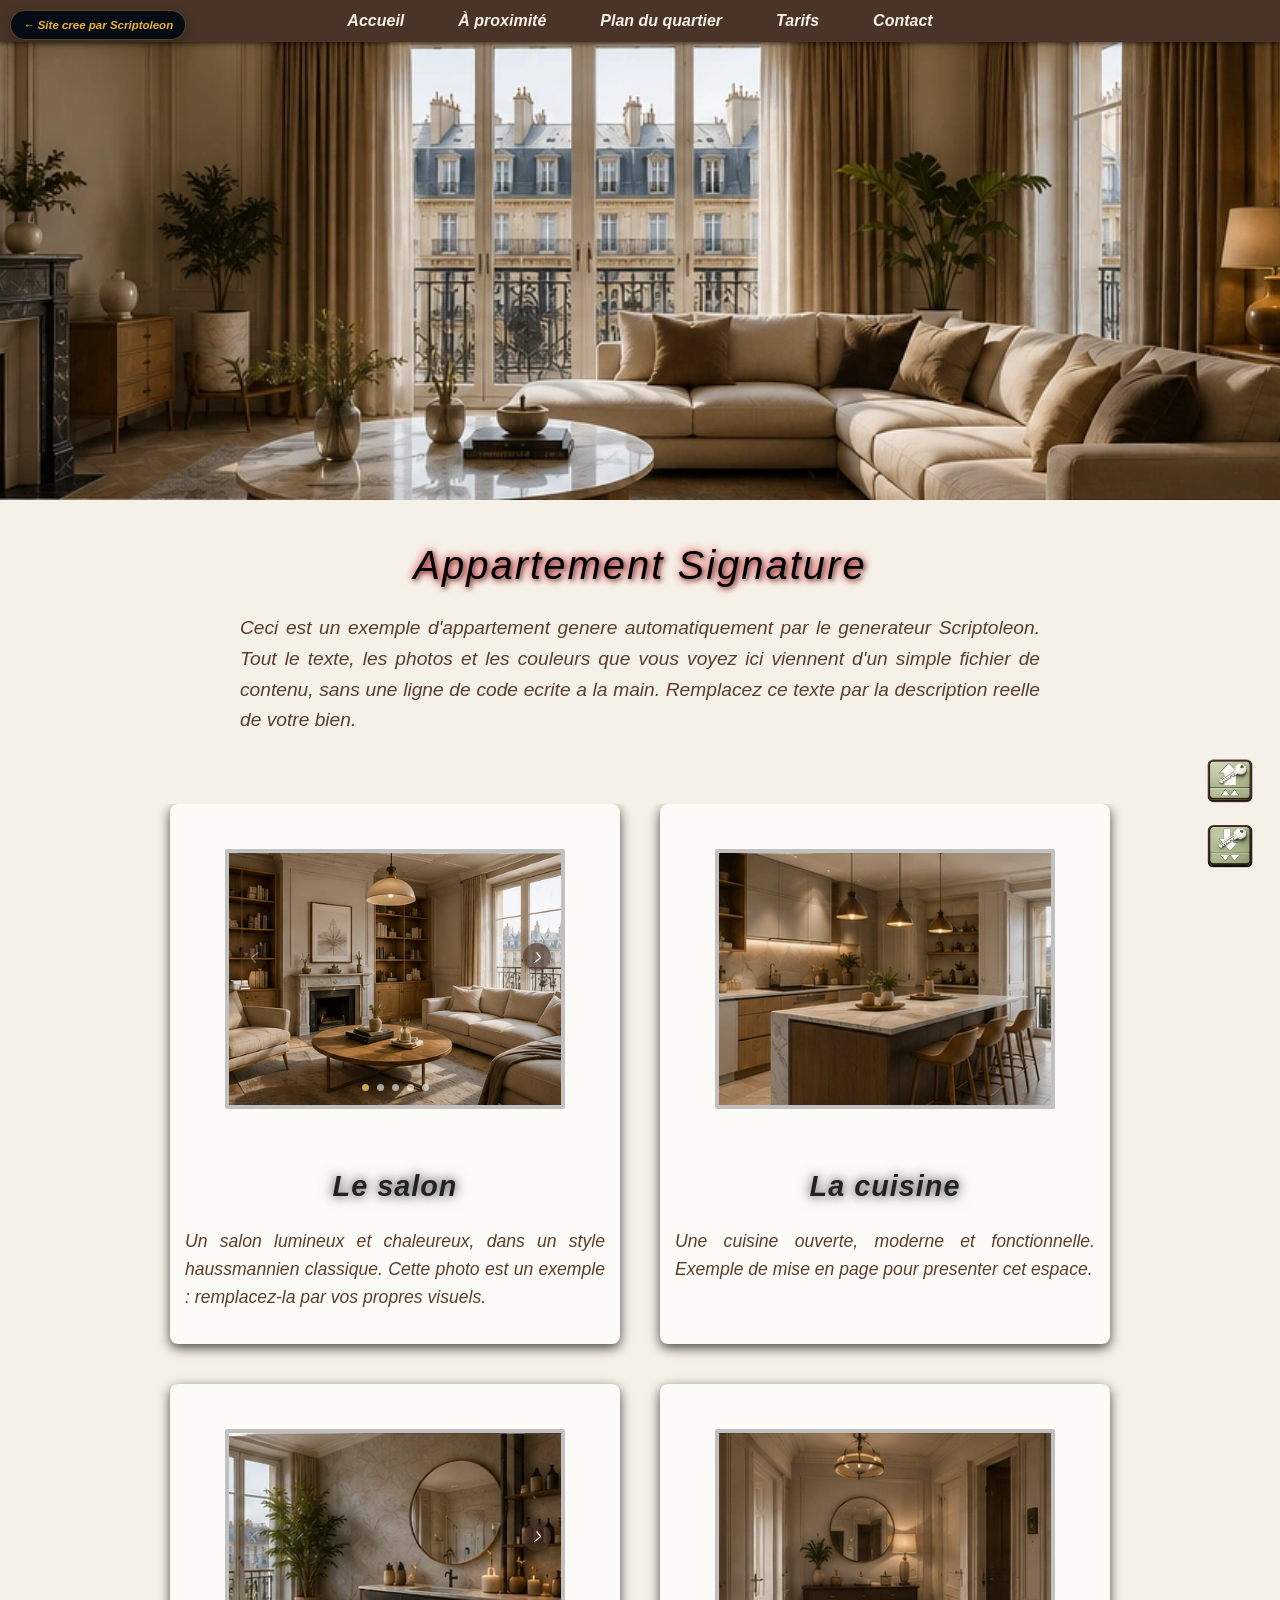
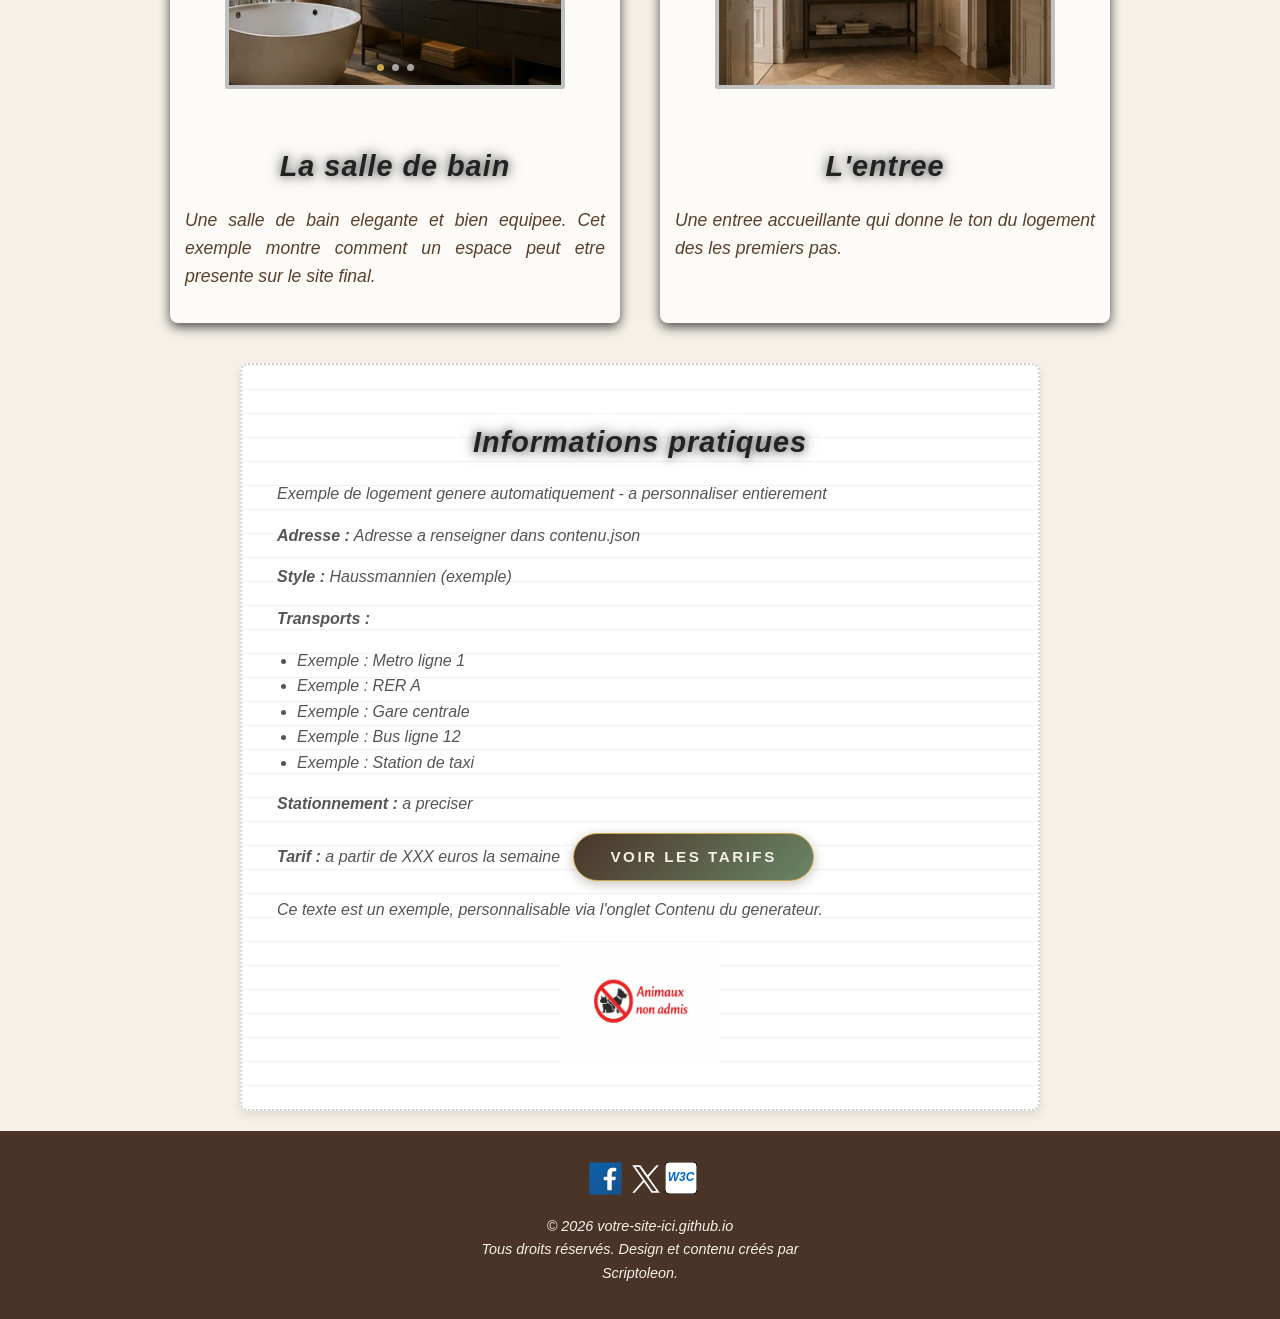
==== commit 652f1d04: "bouton retour bouton retour" ====
--- a/index.html
+++ b/index.html
@@ -152,6 +152,15 @@
     </style>
 </head>
 <body>
+<a href="https://nemeth-dev.github.io/scriptoleon/index.html" target="_blank" rel="noopener"
+   style="position:fixed; top:10px; left:10px; z-index:9999;
+          background:#050b14; color:#f0b429; text-decoration:none;
+          font-family:Arial,sans-serif; font-size:11.5px; font-weight:600;
+          padding:5px 12px; border-radius:100px; border:1px solid rgba(240,180,41,0.35);
+          box-shadow:0 4px 14px rgba(0,0,0,0.25); display:inline-flex; align-items:center; gap:6px;">
+  ← Site cree par Scriptoleon
+</a>
+
     <header>
         <!-- Bandeau fixe en haut -->
         <div class="bandeau">
@@ -431,7 +440,7 @@
         <p>
             &copy; 2026 votre-site-ici.github.io<br>
             Tous droits réservés. Design et contenu créés par<br>
-            <i>Scriptoleon.</i>
+            <i><a href="https://nemeth-dev.github.io/scriptoleon/index.html" target="_blank" rel="noopener" style="color:inherit;">Scriptoleon</a>.</i>
         </p>
     </footer>
 
